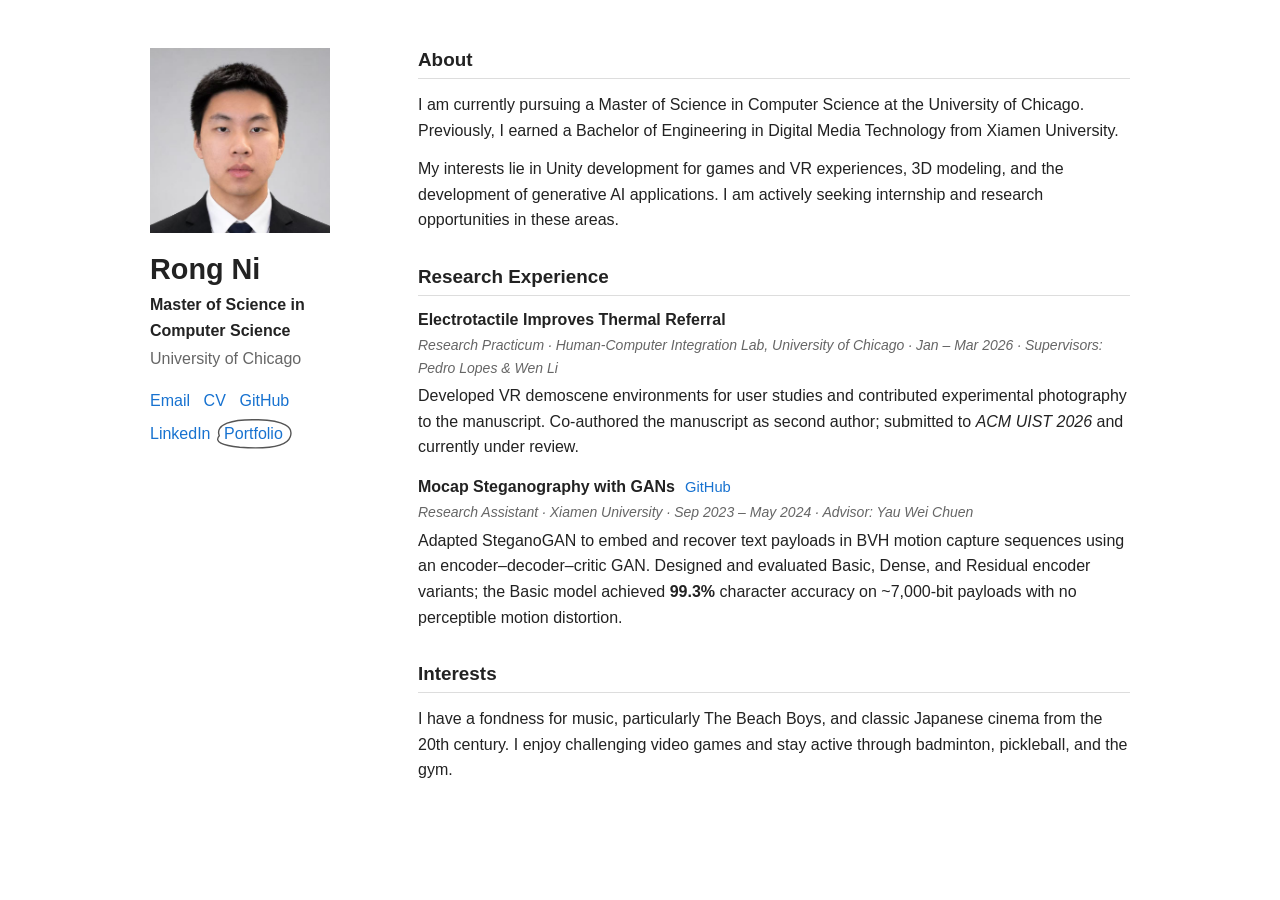
==== index.html @ 6a38dba8 "Initial site deploy" ====
<!doctype html>
<html lang="en">
  <head>
    <meta charset="utf-8" />
    <meta name="viewport" content="width=device-width, initial-scale=1" />
    <title>Rong Ni</title>
    <meta
      name="description"
      content="Rong Ni is a Master of Science student in Computer Science at the University of Chicago with interests in Unity development for games and VR, 3D modeling, and generative AI applications."
    />
    <link rel="icon" href="favicon.svg" type="image/svg+xml" />
    <link rel="stylesheet" href="styles.css" />
  </head>
  <body>
    <div class="page">
      <aside class="sidebar">
        <div class="portrait-frame">
          <img
            class="portrait"
            src="materials/portrait.jpg"
            alt="Portrait of Rong Ni"
          />
        </div>
        <h1>Rong Ni</h1>
        <p class="role">Master of Science in Computer Science</p>
        <p class="affiliation">University of Chicago</p>

        <nav aria-label="Profile links">
          <a href="mailto:rongn@uchicago.edu">Email</a>
          <a href="materials/RongNi.pdf">CV</a>
          <a href="https://github.com/Tentengg">GitHub</a>
          <span aria-hidden="true" style="flex-basis:100%;height:0;"></span>
          <a href="https://www.linkedin.com/in/rong-ni-085b4b295/">LinkedIn</a>
          <span class="portfolio-mark">
            <a href="portfolio/">Portfolio</a>
            <svg viewBox="0 0 110 44" aria-hidden="true">
              <path
                id="portfolio-loop"
                d="M17 24C12 11 31 5 61 6C90 7 101 14 97 25C93 37 69 39 40 37C20 35 11 31 17 24Z"
              />
              <path
                class="portfolio-loop"
                d="M17 24C12 11 31 5 61 6C90 7 101 14 97 25C93 37 69 39 40 37C20 35 11 31 17 24Z"
              />
            </svg>
          </span>
        </nav>
      </aside>

      <main>
        <section aria-labelledby="about-title">
          <h2 id="about-title">About</h2>
          <p>
            I am currently pursuing a Master of Science in Computer Science at the University of
            Chicago. Previously, I earned a Bachelor of Engineering in Digital Media Technology from
            Xiamen University.
          </p>
          <p>
            My interests lie in Unity development for games and VR experiences,
            3D modeling, and the development of generative AI applications.
            I am actively seeking internship and research opportunities in these areas.
          </p>
        </section>

        <section aria-labelledby="projects-title">
          <h2 id="projects-title">Research Experience</h2>
          <article>
            <h3>Electrotactile Improves Thermal Referral</h3>
            <p class="meta">
              Research Practicum &middot; Human-Computer Integration Lab, University of Chicago
              &middot; Jan &ndash; Mar 2026 &middot; Supervisors: Pedro Lopes &amp; Wen Li
            </p>
            <p>
              Developed VR demoscene environments for user studies and contributed
              experimental photography to the manuscript.
              Co-authored the manuscript as second author; submitted to
              <em>ACM UIST 2026</em> and currently under review.
            </p>
          </article>
          <article>
            <h3>
              Mocap Steganography with GANs
              <a href="https://github.com/Tentengg/mocap-steganography">GitHub</a>
            </h3>
            <p class="meta">
              Research Assistant &middot; Xiamen University &middot; Sep 2023 &ndash; May 2024
              &middot; Advisor: Yau Wei Chuen
            </p>
            <p>
              Adapted SteganoGAN to embed and recover text payloads in BVH motion capture
              sequences using an encoder&ndash;decoder&ndash;critic GAN. Designed and evaluated
              Basic, Dense, and Residual encoder variants; the Basic model achieved
              <strong>99.3%</strong> character accuracy on ~7,000-bit payloads with no
              perceptible motion distortion.
            </p>
          </article>
        </section>

        <section aria-labelledby="interests-title">
          <h2 id="interests-title">Interests</h2>
          <p>
            I have a fondness for music, particularly The Beach Boys, and classic Japanese
            cinema from the 20th century. I enjoy challenging video games and stay active
            through badminton, pickleball, and the gym.
          </p>
        </section>

      </main>
    </div>
  </body>
</html>
---- styles.css ----
:root {
  --bg: #ffffff;
  --ink: #222222;
  --muted: #666666;
  --line: #dddddd;
  --link: #1772d0;
  --font: Arial, Helvetica, sans-serif;
}

* {
  box-sizing: border-box;
}

body {
  margin: 0;
  background: var(--bg);
  color: var(--ink);
  font-family: var(--font);
  font-size: 16px;
  line-height: 1.6;
}

a {
  color: var(--link);
  text-decoration: none;
}

a:hover,
a:focus-visible {
  text-decoration: underline;
}

.page {
  width: min(980px, calc(100% - 2rem));
  margin: 0 auto;
  display: grid;
  grid-template-columns: 220px minmax(0, 1fr);
  gap: 3rem;
  padding: 3rem 0 4rem;
}

.sidebar {
  align-self: start;
  position: sticky;
  top: 2rem;
}

.portrait-frame {
  width: 180px;
  height: 185px;
  margin-bottom: 1.2rem;
  overflow: hidden;
  background: #dfe2e7;
}

.portrait {
  width: 100%;
  height: 100%;
  display: block;
  object-fit: cover;
  object-position: center 18%;
  transform: scale(1.58);
  transform-origin: center 18%;
}

h1,
h2,
h3,
p {
  margin-top: 0;
}

h1 {
  margin-bottom: 0.35rem;
  font-size: 1.8rem;
  line-height: 1.2;
  font-weight: 600;
}

.role,
.affiliation {
  margin-bottom: 0.15rem;
}

.role {
  font-weight: 600;
}

.affiliation {
  color: var(--muted);
}

.sidebar nav {
  display: flex;
  flex-wrap: wrap;
  gap: 0.25rem 0.85rem;
  margin-top: 1rem;
}

.portfolio-mark {
  position: relative;
  display: inline-flex;
  align-items: center;
}

.portfolio-mark svg {
  position: absolute;
  left: 50%;
  top: 50%;
  width: 6.1rem;
  height: 2.45rem;
  overflow: visible;
  pointer-events: none;
  transform: translate(-50%, -50%);
}

#portfolio-loop {
  fill: none;
  stroke: none;
}

.portfolio-loop {
  fill: none;
  stroke: #555555;
  stroke-width: 1.55;
  stroke-linecap: round;
  stroke-linejoin: round;
  stroke-dasharray: 280;
  stroke-dashoffset: 280;
  animation: sketch-loop 2.8s 0.45s linear forwards;
}

main {
  min-width: 0;
}

section + section {
  margin-top: 2rem;
}

h2 {
  margin-bottom: 0.8rem;
  padding-bottom: 0.35rem;
  border-bottom: 1px solid var(--line);
  font-size: 1.18rem;
  line-height: 1.3;
  font-weight: 600;
}

h3 {
  margin-bottom: 0.2rem;
  font-size: 1rem;
  line-height: 1.4;
  font-weight: 600;
}

h3 a {
  margin-left: 0.35rem;
  font-size: 0.92rem;
  font-weight: 400;
}

p {
  margin-bottom: 0.8rem;
}

.plain-list {
  margin: 0;
  padding-left: 1.2rem;
}

article + article,
.entry + .entry {
  margin-top: 1rem;
}

p.meta {
  font-size: 0.875rem;
  font-style: italic;
  color: var(--muted);
  margin-bottom: 0.25rem;
}

@keyframes sketch-loop {
  to {
    stroke-dashoffset: 0;
  }
}

@media (max-width: 700px) {
  .page {
    grid-template-columns: 1fr;
    gap: 2rem;
    padding-top: 1.5rem;
  }

  .sidebar {
    position: static;
  }
}

@media (prefers-reduced-motion: reduce) {
  .portfolio-mark svg {
    animation: none;
  }

  .portfolio-loop {
    animation: none;
    stroke-dashoffset: 0;
  }
}
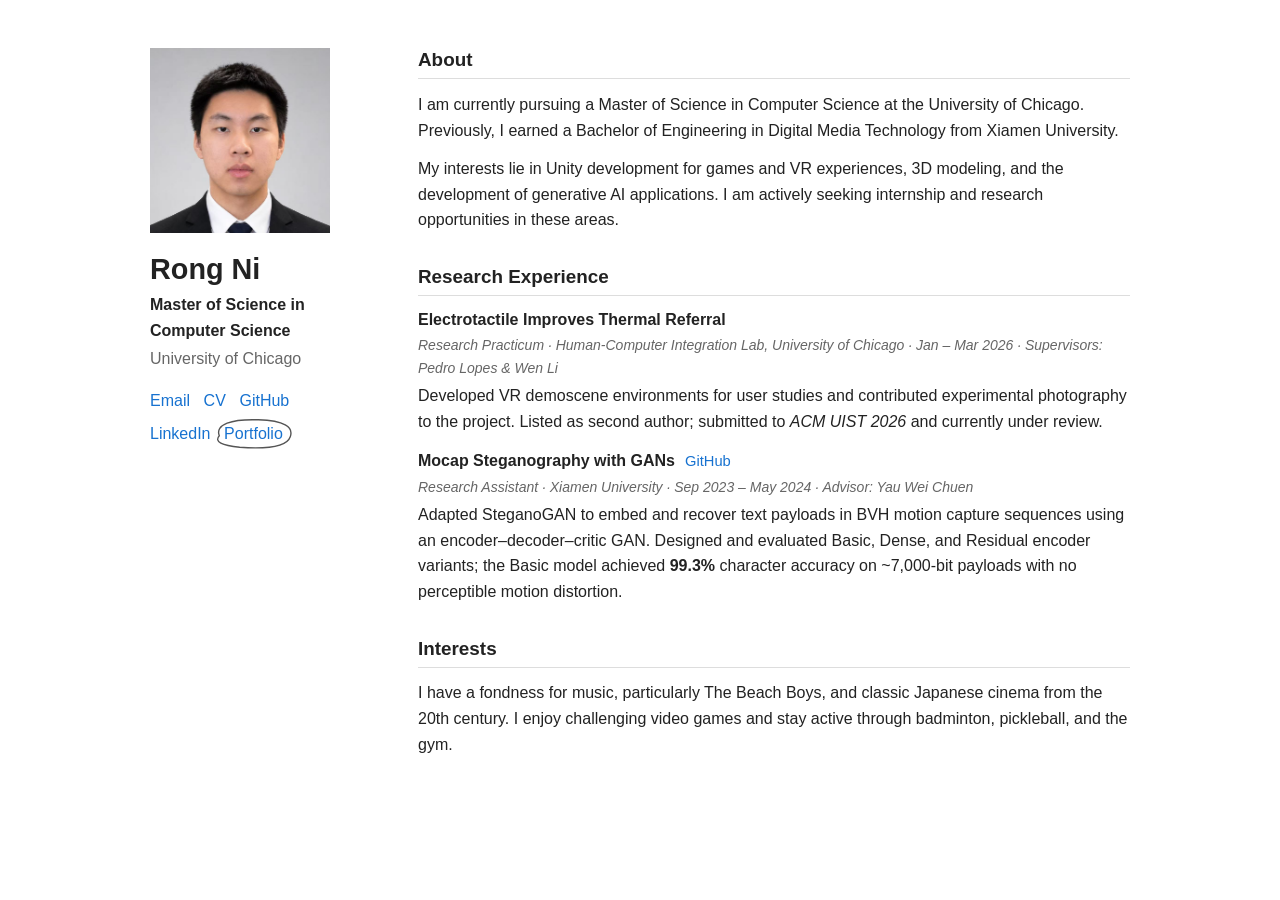
==== commit e62d4481: "Clarify research contribution description" ====
--- a/index.html
+++ b/index.html
@@ -72,8 +72,8 @@
             </p>
             <p>
               Developed VR demoscene environments for user studies and contributed
-              experimental photography to the manuscript.
-              Co-authored the manuscript as second author; submitted to
+              experimental photography to the project.
+              Listed as second author; submitted to
               <em>ACM UIST 2026</em> and currently under review.
             </p>
           </article>
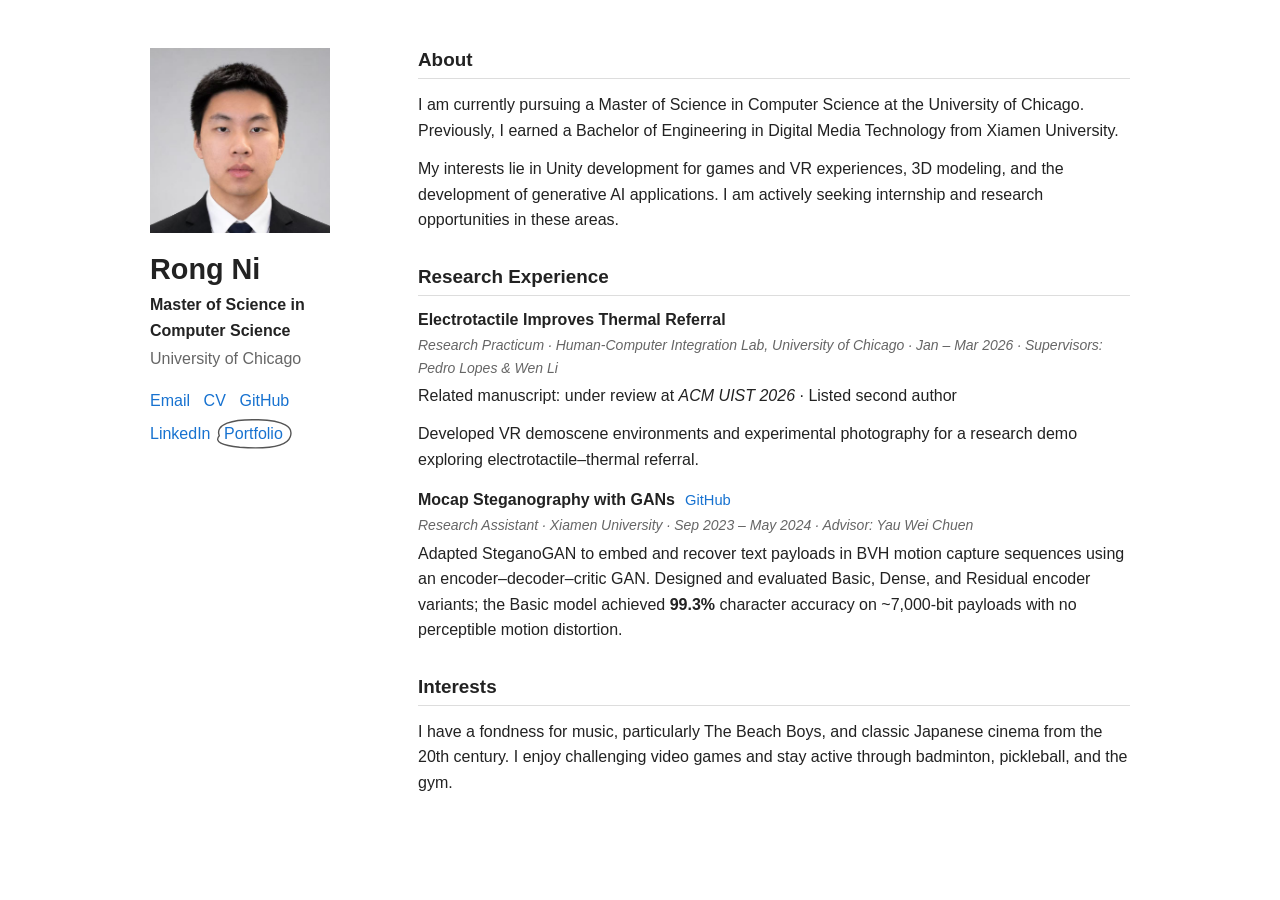
==== commit cb2b5a85: "Update HCI lab wording" ====
--- a/index.html
+++ b/index.html
@@ -71,10 +71,12 @@
               &middot; Jan &ndash; Mar 2026 &middot; Supervisors: Pedro Lopes &amp; Wen Li
             </p>
             <p>
-              Developed VR demoscene environments for user studies and contributed
-              experimental photography to the project.
-              Listed as second author; submitted to
-              <em>ACM UIST 2026</em> and currently under review.
+              Related manuscript: under review at <em>ACM UIST 2026</em> &middot;
+              Listed second author
+            </p>
+            <p>
+              Developed VR demoscene environments and experimental photography for a
+              research demo exploring electrotactile&ndash;thermal referral.
             </p>
           </article>
           <article>
